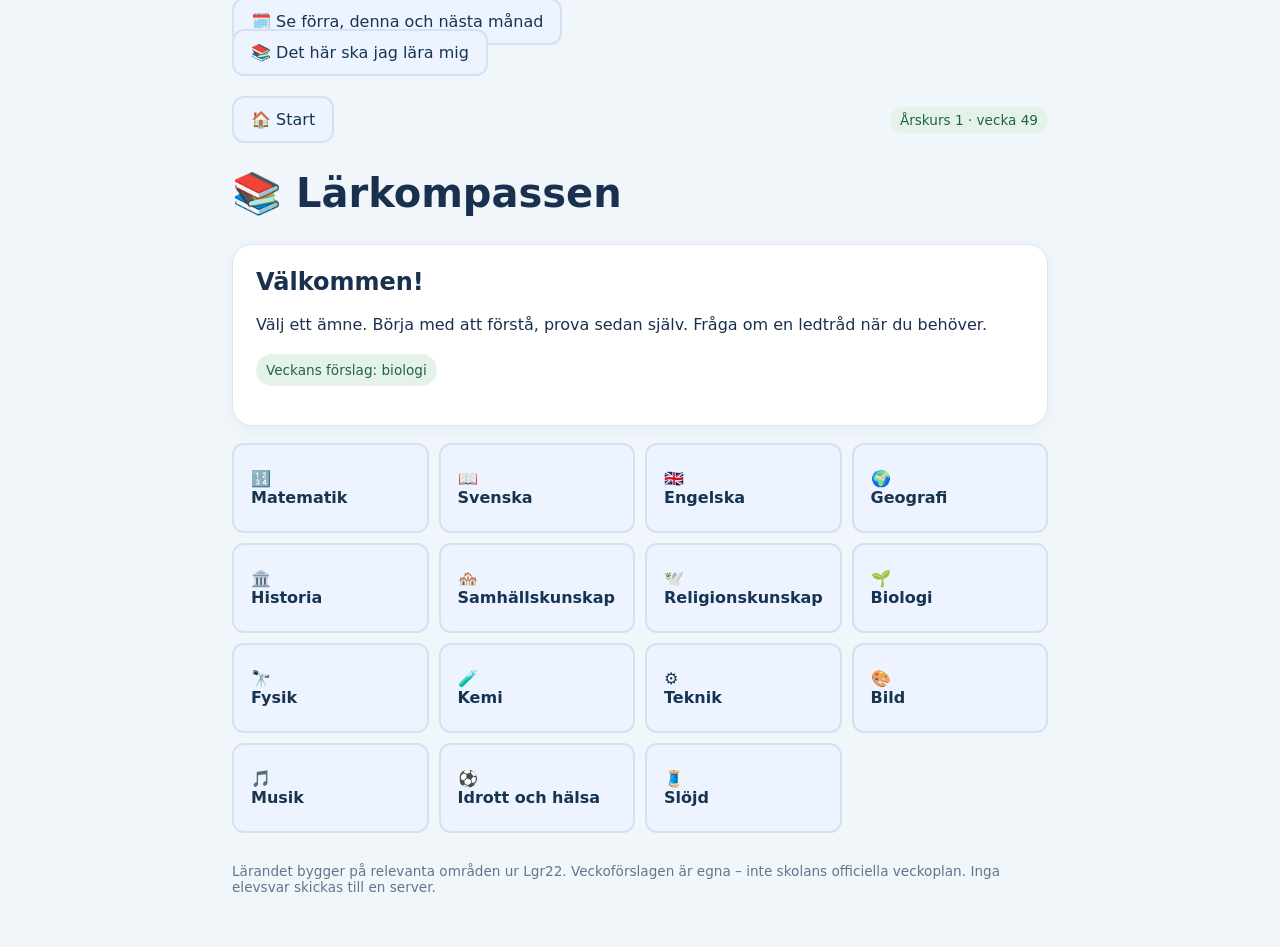
==== ak1/index.html @ c653c95d "Link child portal to shared learning objectives" ====
<!doctype html><html lang="sv"><head><meta charset="utf-8"><meta name="viewport" content="width=device-width,initial-scale=1"><title>Lärkompassen – Åk 1</title><link rel="stylesheet" href="../style.css"></head><body data-grade="1"><div style="max-width:860px;margin:12px auto 0;padding:0 22px"><a class="link" href="../veckokarta/?ak=1">🗓️ Se förra, denna och nästa månad</a></div><div style="max-width:860px;margin:12px auto;padding:0 22px"><a class="link" href="../laromraden/?ak=1">📚 Det här ska jag lära mig</a></div><main id="app"></main><script src="../app.js" defer></script></body></html>
---- style.css ----
:root{font-family:system-ui,-apple-system,Segoe UI,sans-serif;color:#19314e;background:#f1f6fb}*{box-sizing:border-box}body{margin:0}main{max-width:860px;margin:auto;padding:22px}header{display:flex;align-items:center;justify-content:space-between;gap:12px;flex-wrap:wrap}h1{font-size:clamp(1.8rem,5vw,2.5rem)}h2{margin:0 0 12px}p{line-height:1.65}.card{background:white;border:1px solid #dce5ed;padding:23px;border-radius:20px;margin:17px 0;box-shadow:0 4px 18px #0e32520c}.grid{display:grid;grid-template-columns:repeat(auto-fit,minmax(175px,1fr));gap:10px}.subject{min-height:90px;text-align:left}button,.link{font:inherit;color:#173451;background:#edf4ff;border:2px solid #d3e1f3;border-radius:12px;padding:12px 17px;cursor:pointer;text-decoration:none}button:hover,.link:hover{border-color:#2b6bab}button.primary{background:#2368b3;color:white;border-color:#2368b3}button:disabled{opacity:.5;cursor:default}input{font:inherit;padding:14px;border:2px solid #9ab3ca;border-radius:12px;width:100%;max-width:450px}.muted{color:#52677e}.pill{display:inline-block;background:#e5f2e9;color:#206446;padding:5px 10px;border-radius:99px;font-size:.85rem}nav{display:flex;gap:8px;align-items:center;flex-wrap:wrap}.question{font-size:1.3rem;font-weight:700}.feedback{border-left:5px solid #2e7aa0;background:#eff7ff;padding:15px;margin:15px 0;border-radius:8px}.steps{padding-left:22px}.steps li{margin:10px 0}.footer{font-size:.85rem;color:#62758b;margin:30px 0}@media(max-width:420px){.card{padding:16px}main{padding:12px}}
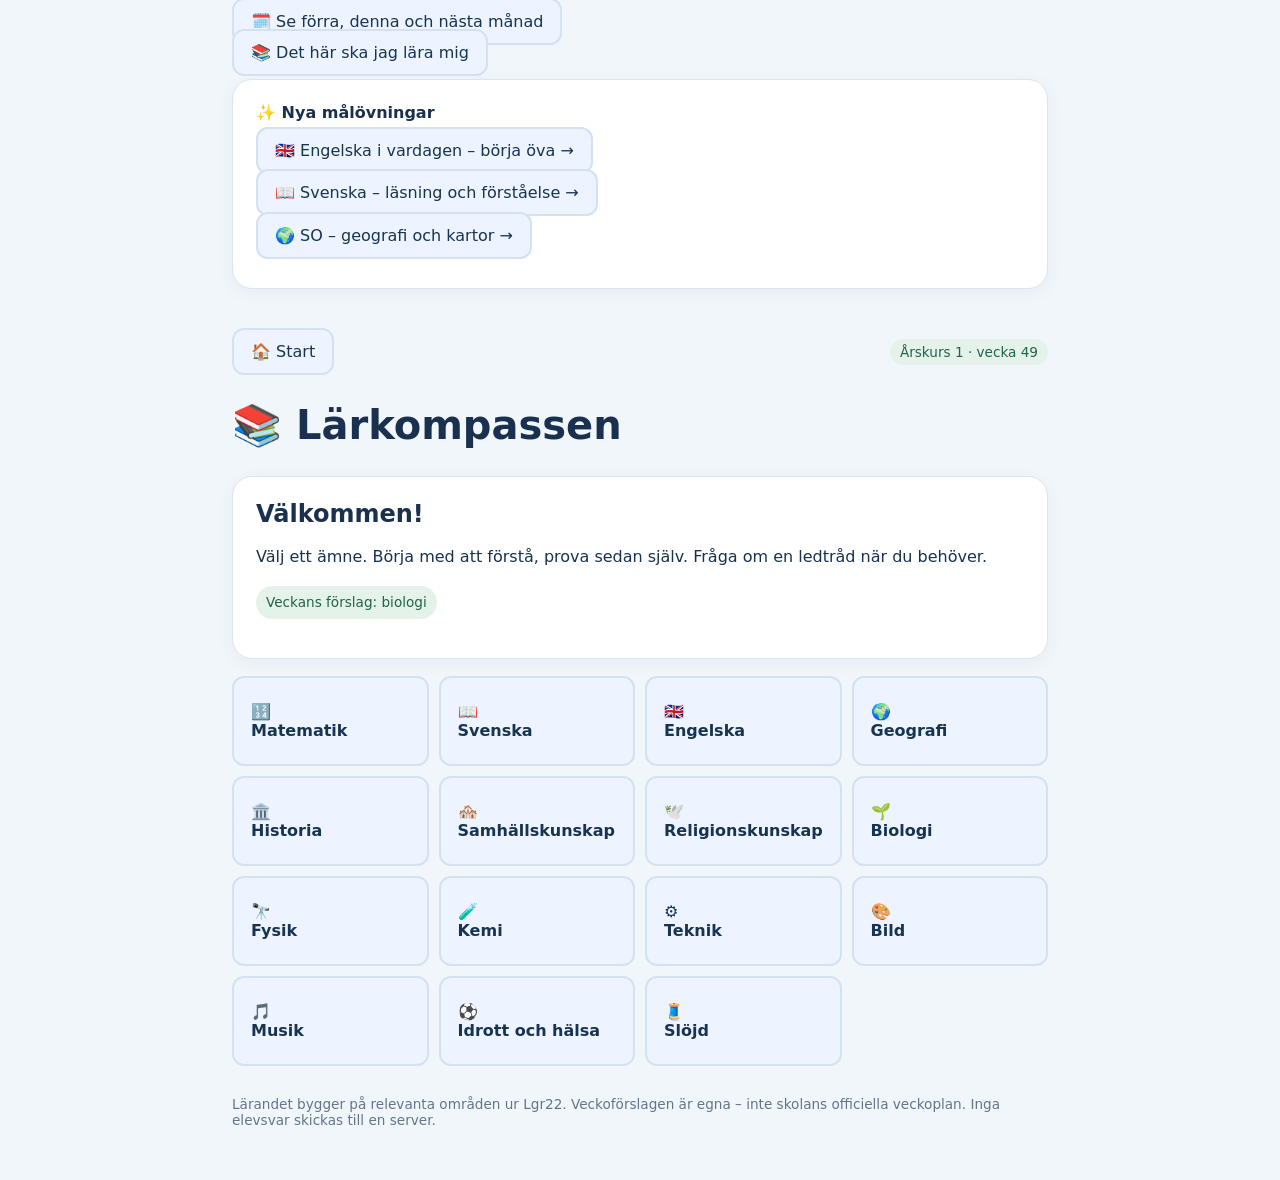
==== commit c0fddea3: "Expose existing Lgr22 goal lessons on grade 1 child homepage" ====
--- a/ak1/index.html
+++ b/ak1/index.html
@@ -1 +1 @@
-<!doctype html><html lang="sv"><head><meta charset="utf-8"><meta name="viewport" content="width=device-width,initial-scale=1"><title>Lärkompassen – Åk 1</title><link rel="stylesheet" href="../style.css"></head><body data-grade="1"><div style="max-width:860px;margin:12px auto 0;padding:0 22px"><a class="link" href="../veckokarta/?ak=1">🗓️ Se förra, denna och nästa månad</a></div><div style="max-width:860px;margin:12px auto;padding:0 22px"><a class="link" href="../laromraden/?ak=1">📚 Det här ska jag lära mig</a></div><main id="app"></main><script src="../app.js" defer></script></body></html>+<!doctype html><html lang="sv"><head><meta charset="utf-8"><meta name="viewport" content="width=device-width,initial-scale=1"><title>Lärkompassen – Åk 1</title><link rel="stylesheet" href="../style.css"></head><body data-grade="1"><div style="max-width:860px;margin:12px auto 0;padding:0 22px"><a class="link" href="../veckokarta/?ak=1">🗓️ Se förra, denna och nästa månad</a></div><div style="max-width:860px;margin:12px auto;padding:0 22px"><a class="link" href="../laromraden/?ak=1">📚 Det här ska jag lära mig</a></div><div style="max-width:860px;margin:12px auto;padding:0 22px"><section class="card"><strong>✨ Nya målövningar</strong><p><a class="link" href="../lektion/?ak=1&goal=english-everyday">🇬🇧 Engelska i vardagen – börja öva →</a></p><p><a class="link" href="../lektion/?ak=1&goal=swedish-reading">📖 Svenska – läsning och förståelse →</a></p><p><a class="link" href="../lektion/?ak=1&goal=geo-near">🌍 SO – geografi och kartor →</a></p></section></div><main id="app"></main><script src="../app.js" defer></script></body></html>
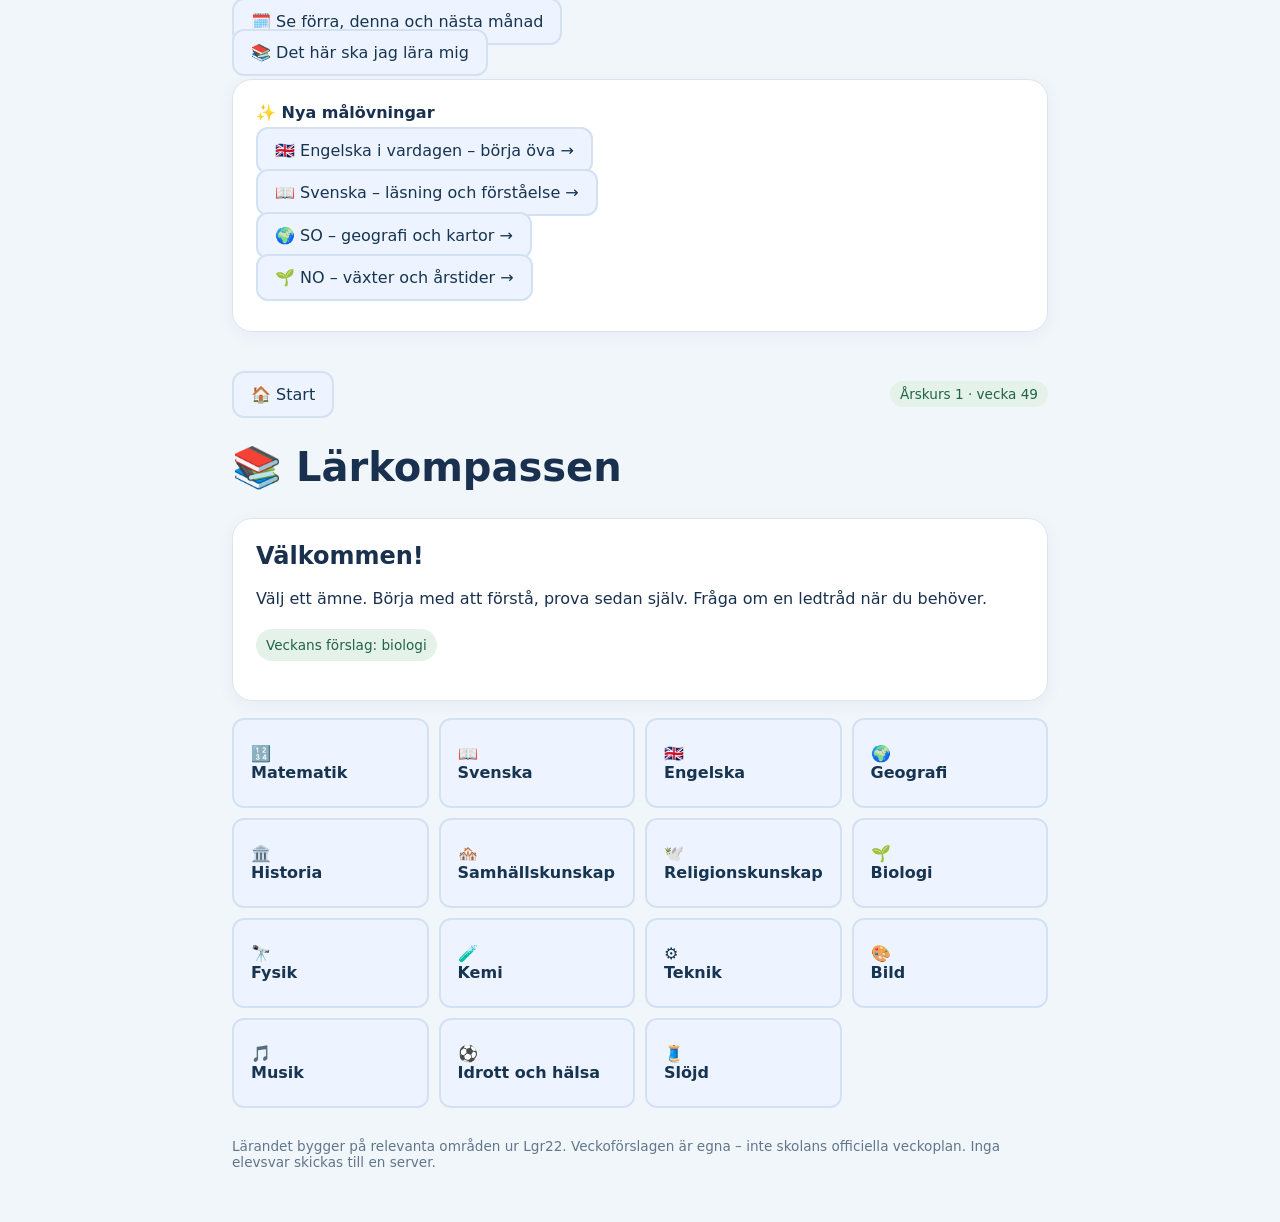
==== commit 61dbabf9: "Add direct child science lessons" ====
--- a/ak1/index.html
+++ b/ak1/index.html
@@ -1 +1 @@
-<!doctype html><html lang="sv"><head><meta charset="utf-8"><meta name="viewport" content="width=device-width,initial-scale=1"><title>Lärkompassen – Åk 1</title><link rel="stylesheet" href="../style.css"></head><body data-grade="1"><div style="max-width:860px;margin:12px auto 0;padding:0 22px"><a class="link" href="../veckokarta/?ak=1">🗓️ Se förra, denna och nästa månad</a></div><div style="max-width:860px;margin:12px auto;padding:0 22px"><a class="link" href="../laromraden/?ak=1">📚 Det här ska jag lära mig</a></div><div style="max-width:860px;margin:12px auto;padding:0 22px"><section class="card"><strong>✨ Nya målövningar</strong><p><a class="link" href="../lektion/?ak=1&goal=english-everyday">🇬🇧 Engelska i vardagen – börja öva →</a></p><p><a class="link" href="../lektion/?ak=1&goal=swedish-reading">📖 Svenska – läsning och förståelse →</a></p><p><a class="link" href="../lektion/?ak=1&goal=geo-near">🌍 SO – geografi och kartor →</a></p></section></div><main id="app"></main><script src="../app.js" defer></script></body></html>+<!doctype html><html lang="sv"><head><meta charset="utf-8"><meta name="viewport" content="width=device-width,initial-scale=1"><title>Lärkompassen – Åk 1</title><link rel="stylesheet" href="../style.css"></head><body data-grade="1"><div style="max-width:860px;margin:12px auto 0;padding:0 22px"><a class="link" href="../veckokarta/?ak=1">🗓️ Se förra, denna och nästa månad</a></div><div style="max-width:860px;margin:12px auto;padding:0 22px"><a class="link" href="../laromraden/?ak=1">📚 Det här ska jag lära mig</a></div><div style="max-width:860px;margin:12px auto;padding:0 22px"><section class="card"><strong>✨ Nya målövningar</strong><p><a class="link" href="../lektion/?ak=1&goal=english-everyday">🇬🇧 Engelska i vardagen – börja öva →</a></p><p><a class="link" href="../lektion/?ak=1&goal=swedish-reading">📖 Svenska – läsning och förståelse →</a></p><p><a class="link" href="../lektion/?ak=1&goal=geo-near">🌍 SO – geografi och kartor →</a></p><p><a class="link" href="../lektion/?ak=1&goal=science-plants">🌱 NO – växter och årstider →</a></p></section></div><main id="app"></main><script src="../app.js" defer></script></body></html>
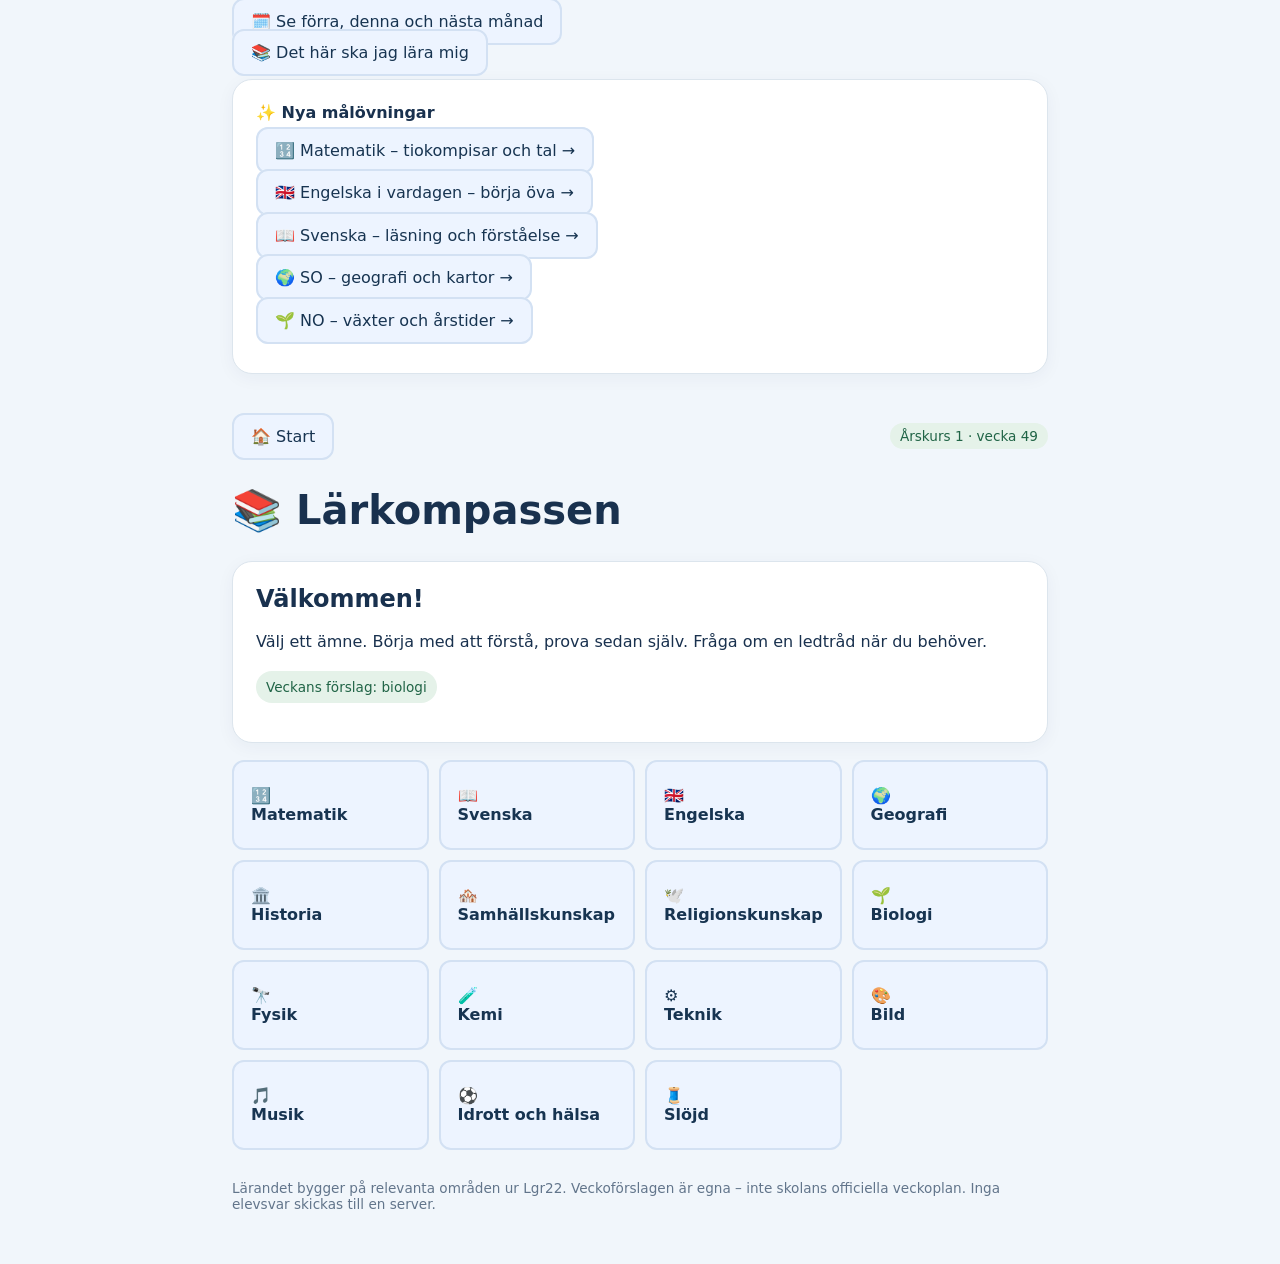
==== commit d66c4e70: "Add Mathematics to visible child new-goal exercises" ====
--- a/ak1/index.html
+++ b/ak1/index.html
@@ -1 +1 @@
-<!doctype html><html lang="sv"><head><meta charset="utf-8"><meta name="viewport" content="width=device-width,initial-scale=1"><title>Lärkompassen – Åk 1</title><link rel="stylesheet" href="../style.css"></head><body data-grade="1"><div style="max-width:860px;margin:12px auto 0;padding:0 22px"><a class="link" href="../veckokarta/?ak=1">🗓️ Se förra, denna och nästa månad</a></div><div style="max-width:860px;margin:12px auto;padding:0 22px"><a class="link" href="../laromraden/?ak=1">📚 Det här ska jag lära mig</a></div><div style="max-width:860px;margin:12px auto;padding:0 22px"><section class="card"><strong>✨ Nya målövningar</strong><p><a class="link" href="../lektion/?ak=1&goal=english-everyday">🇬🇧 Engelska i vardagen – börja öva →</a></p><p><a class="link" href="../lektion/?ak=1&goal=swedish-reading">📖 Svenska – läsning och förståelse →</a></p><p><a class="link" href="../lektion/?ak=1&goal=geo-near">🌍 SO – geografi och kartor →</a></p><p><a class="link" href="../lektion/?ak=1&goal=science-plants">🌱 NO – växter och årstider →</a></p></section></div><main id="app"></main><script src="../app.js" defer></script></body></html>+<!doctype html><html lang="sv"><head><meta charset="utf-8"><meta name="viewport" content="width=device-width,initial-scale=1"><title>Lärkompassen – Åk 1</title><link rel="stylesheet" href="../style.css"></head><body data-grade="1"><div style="max-width:860px;margin:12px auto 0;padding:0 22px"><a class="link" href="../veckokarta/?ak=1">🗓️ Se förra, denna och nästa månad</a></div><div style="max-width:860px;margin:12px auto;padding:0 22px"><a class="link" href="../laromraden/?ak=1">📚 Det här ska jag lära mig</a></div><div style="max-width:860px;margin:12px auto;padding:0 22px"><section class="card"><strong>✨ Nya målövningar</strong><p><a class="link" href="../lektion/?ak=1&goal=math-number">🔢 Matematik – tiokompisar och tal →</a></p><p><a class="link" href="../lektion/?ak=1&goal=english-everyday">🇬🇧 Engelska i vardagen – börja öva →</a></p><p><a class="link" href="../lektion/?ak=1&goal=swedish-reading">📖 Svenska – läsning och förståelse →</a></p><p><a class="link" href="../lektion/?ak=1&goal=geo-near">🌍 SO – geografi och kartor →</a></p><p><a class="link" href="../lektion/?ak=1&goal=science-plants">🌱 NO – växter och årstider →</a></p></section></div><main id="app"></main><script src="../app.js?v=1.19.0-20261014" defer></script></body></html>
